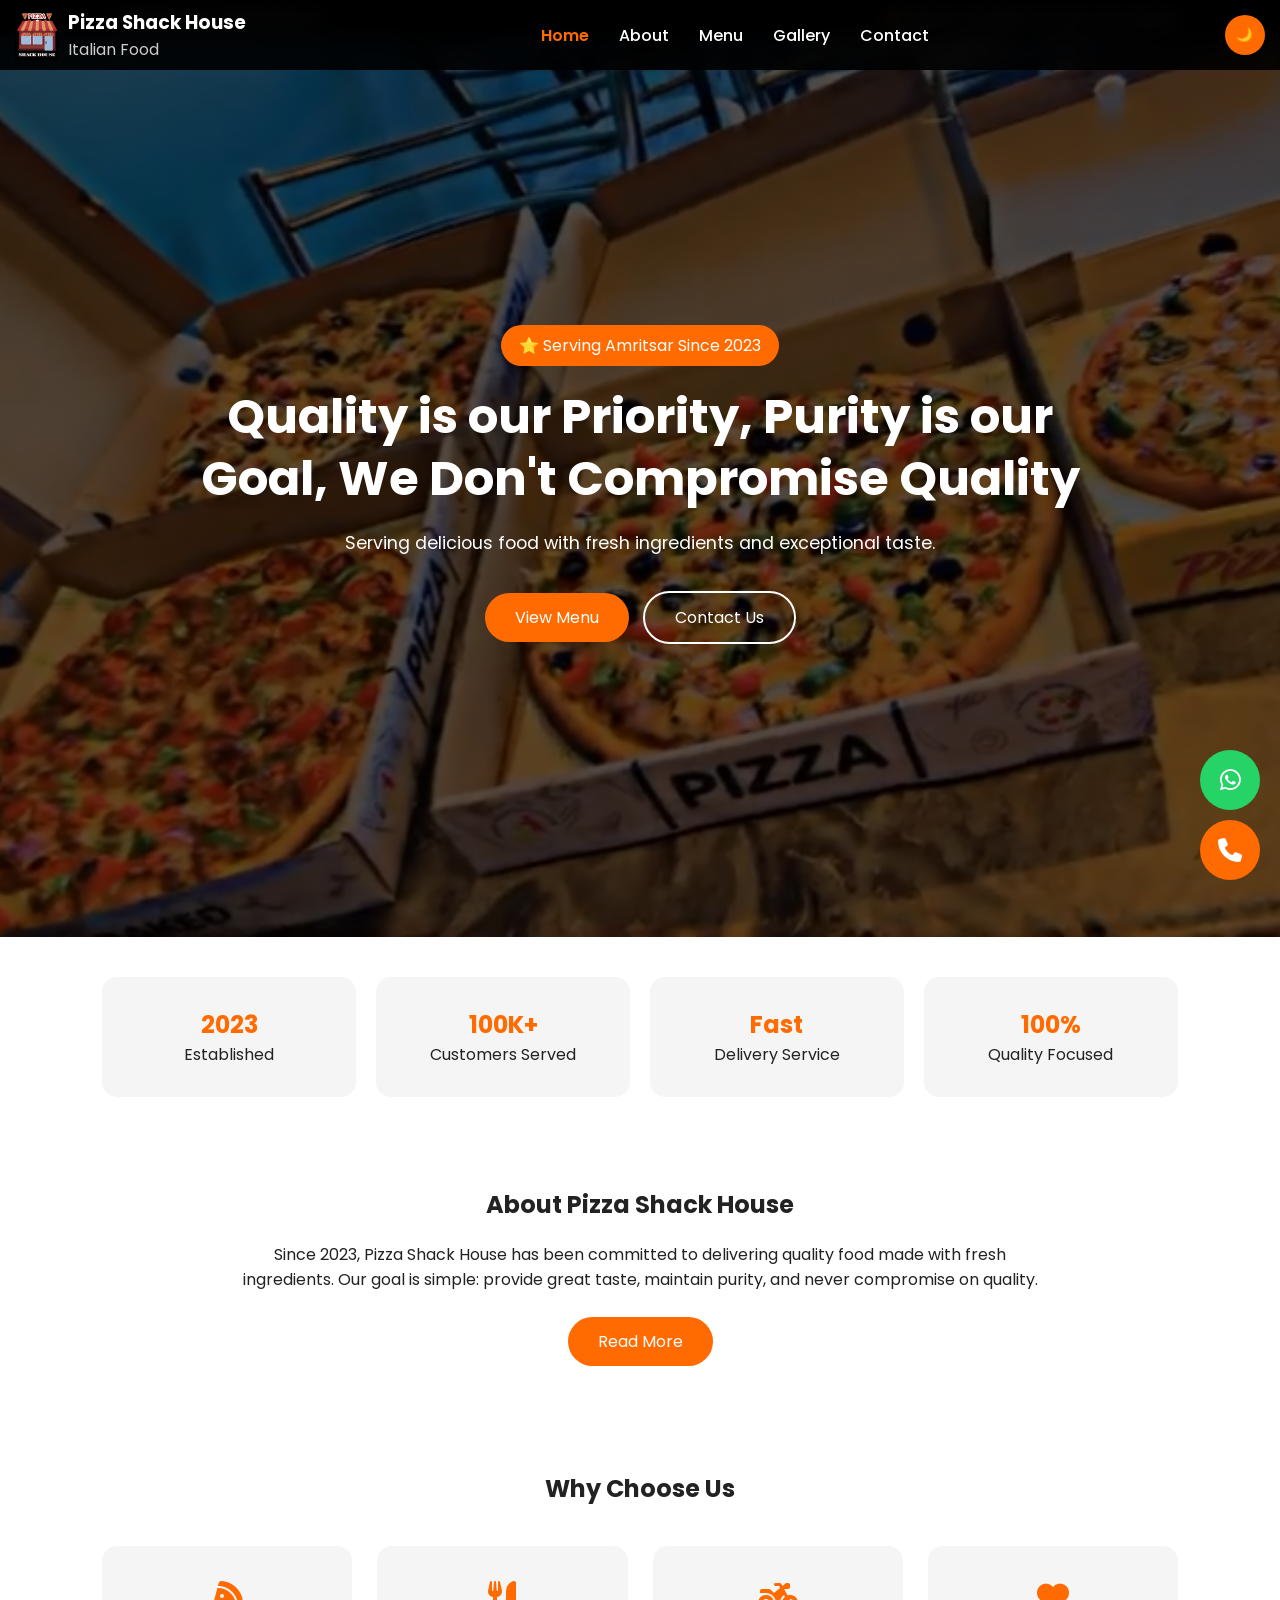
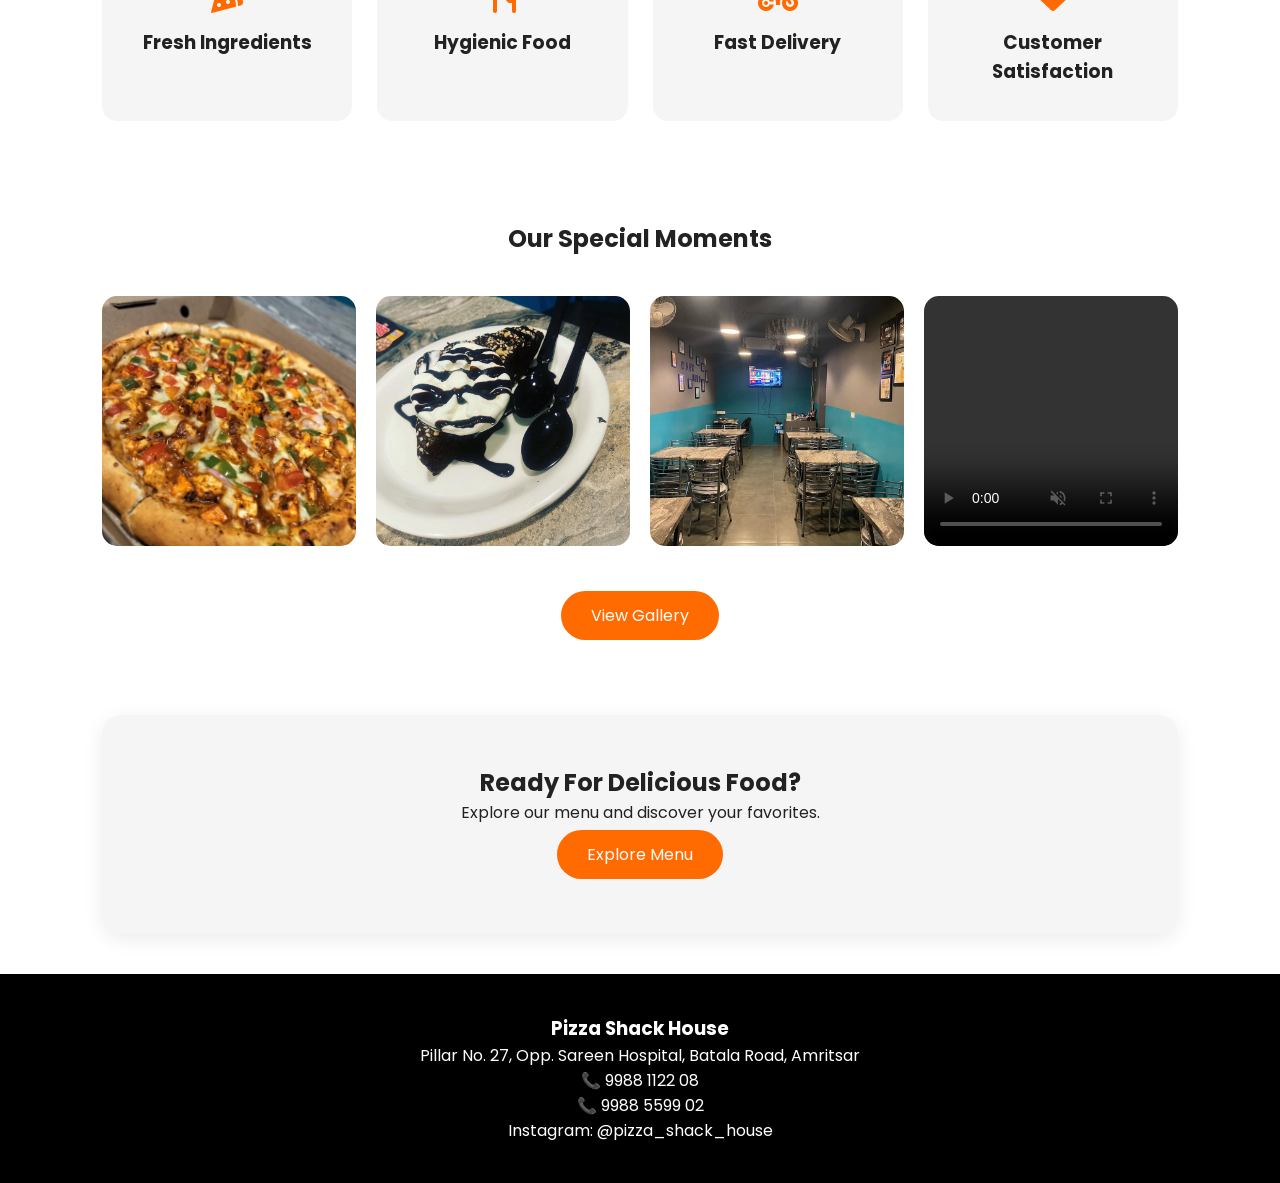
==== index.html @ 3083d3df "Add files via upload" ====
<!doctype html>
<html lang="en">
  <head>
    <meta charset="UTF-8" />
    <meta name="viewport" content="width=device-width, initial-scale=1.0" />
    <meta name="description"
content="Pizza Shack House is a family-owned pizza restaurant in Amritsar, serving fresh dough pizzas, signature cheese burst pizzas, and quality food since 2023.">
    <title><title>Pizza Shack House | Best Cheese Burst Pizza in Amritsar | Home</title></title>

    <link rel="stylesheet" href="style.css" />
    <link
      rel="stylesheet"
      href="https://cdnjs.cloudflare.com/ajax/libs/font-awesome/6.5.1/css/all.min.css"
    />
  </head>

  <body>
    <!-- Top Bar -->
    <div class="top-bar">
      <p>📞 9988 1122 08 | 9988 5599 02</p>
      <p>🚚 Delivery Available (2-3 km T&C Apply)</p>
    </div>

    <!-- Navbar -->
    <header>
      <nav class="navbar">
        <div class="logo">
          <img src="images/logo.png" alt="Logo" />

          <div class="logo-text">
            <h3>Pizza Shack House</h3>
            <span>Italian Food</span>
          </div>
        </div>

        <ul class="nav-links">
          <li><a href="index.html" class="active">Home</a></li>
          <li><a href="about.html">About</a></li>
          <li><a href="menu.html">Menu</a></li>
          <li><a href="gallery.html">Gallery</a></li>
          <li><a href="contact.html">Contact</a></li>
        </ul>


        <button id="theme-toggle">🌙</button>
        <button class="menu-toggle">
                <i class="fas fa-bars"></i>
            </button>
      </nav>
    </header>

    <!-- Hero Section -->
    <section class="hero">
      <div class="hero-content">
        <span class="badge"> ⭐ Serving Amritsar Since 2023 </span>

        <h1>
          Quality is our Priority, Purity is our Goal, We Don't Compromise
          Quality
        </h1>

        <p>
          Serving delicious food with fresh ingredients and exceptional taste.
        </p>

        <div class="hero-buttons">
          <a href="menu.html" class="btn"> View Menu </a>

          <a href="contact.html" class="btn secondary"> Contact Us </a>
        </div>
      </div>
    </section>

    <!-- Statistics -->
    <section class="stats">
      <div class="stat-box">
        <h2>2023</h2>
        <p>Established</p>
      </div>

      <div class="stat-box">
        <h2>100K+</h2>
        <p>Customers Served</p>
      </div>

      <div class="stat-box">
        <h2>Fast</h2>
        <p>Delivery Service</p>
      </div>

      <div class="stat-box">
        <h2>100%</h2>
        <p>Quality Focused</p>
      </div>
    </section>

    <!-- About Preview -->
    <section class="about-preview">
      <h2>About Pizza Shack House</h2>

      <p>
        Since 2023, Pizza Shack House has been committed to delivering quality
        food made with fresh ingredients. Our goal is simple: provide great
        taste, maintain purity, and never compromise on quality.
      </p>

      <a href="about.html" class="btn"> Read More </a>
    </section>

    <!-- Why Choose Us -->
    <section class="features">
      <h2>Why Choose Us</h2>

      <div class="feature-grid">
        <div class="feature-card">
          <i class="fa-solid fa-pizza-slice"></i>
          <h3>Fresh Ingredients</h3>
        </div>

        <div class="feature-card">
          <i class="fa-solid fa-utensils"></i>
          <h3>Hygienic Food</h3>
        </div>

        <div class="feature-card">
          <i class="fa-solid fa-motorcycle"></i>
          <h3>Fast Delivery</h3>
        </div>

        <div class="feature-card">
          <i class="fa-solid fa-heart"></i>
          <h3>Customer Satisfaction</h3>
        </div>
      </div>
    </section>

    <!-- Gallery Preview -->
    <section class="gallery-preview">
      <h2>Our Special Moments</h2>

      <div class="gallery-grid">
        <img src="images/gallery1.jpg" alt="" />
        <img src="images/gallery2.jpg" alt="" />
        <img src="images/gallery3.jpg" alt="" />
        <video controls muted>
          <source src="videos/cafe-video.mp4" type="video/mp4" />
        </video>
      </div>

      <a href="gallery.html" class="btn"> View Gallery </a>
    </section>

    <!-- Call to Action-->
    <section class="cta">
      <h2>Ready For Delicious Food?</h2>

      <p>Explore our menu and discover your favorites.</p>

      <a href="menu.html" class="btn"> Explore Menu </a>
    </section>

    <!-- Footer -->
    <footer>
      <h3>Pizza Shack House</h3>

      <p>Pillar No. 27, Opp. Sareen Hospital, Batala Road, Amritsar</p>

      <p>📞 9988 1122 08</p>
      <p>📞 9988 5599 02</p>

      <p>Instagram: @pizza_shack_house</p>
    </footer>

    <!-- Floating Buttons -->

    <a href="https://wa.me/919988559902" class="whatsapp-btn" target="_blank">
      <i class="fa-brands fa-whatsapp"></i>
    </a>

    <a href="tel:+919988559902" class="call-btn">
      <i class="fa-solid fa-phone"></i>
    </a>

    <script src="script.js"></script>
  </body>
</html>
---- style.css ----
/* Google Font */
@import url('https://fonts.googleapis.com/css2?family=Poppins:wght@300;400;500;600;700&display=swap');

:root{
    --primary:#ff6b00;
    --secondary:#ff4500;
    --bg:#ffffff;
    --text:#222;
    --card:#f5f5f5;
}

.dark-mode{
    --bg:#111;
    --text:#fff;
    --card:#1b1b1b;
}

*{
    margin:0;
    padding:0;
    box-sizing:border-box;
    font-family:'Poppins',sans-serif;
}

html{
    scroll-behavior:smooth;
}

body{
    background:var(--bg);
    color:var(--text);
    transition:.3s;
}

/* TOP BAR */

.top-bar{
    background:#000;
    color:#fff;
    display:flex;
    justify-content:space-between;
    padding:8px 8%;
    font-size:.9rem;
}

/* NAVBAR */

.navbar{
    position:fixed;
    top:0;
    left:0;
    width:100%;
    height:70px;
    background:rgba(0,0,0,.9);
    backdrop-filter:blur(10px);
    display:flex;
    justify-content:space-between;
    align-items:center;
    padding:0 15px;
    z-index:1000;
}

.logo{
    display:flex;
    align-items:center;
    gap:10px;
}

.logo img{
    height:50px;
}

.logo-text h3{
    color:white;
}

.logo-text span{
    color:white;
    opacity:.8;
}

.nav-links{
    display:flex;
    list-style:none;
    gap:30px;
}

.nav-links a{
    color:#fff;
    text-decoration:none;
    font-weight:500;
}

.nav-links a:hover{
    color:var(--primary);
}

#theme-toggle{
    border:none;
    background:var(--primary);
    color:white;
    width:40px;
    height:40px;
    border-radius:50%;
    cursor:pointer;
}

.menu-toggle{
    display:none;
    font-size:1.5rem;
    background:none;
    border:none;
    color:white;
    cursor:pointer;
}

/* HERO */

.hero{
    min-height:100vh;
    background:
    linear-gradient(rgba(0,0,0,.6),
    rgba(0,0,0,.6)),
    url("images/hero.jpg");

    background-size:cover;
    background-position:center;

    display:flex;
    align-items:center;
    justify-content:center;

    text-align:center;
    color:#fff;
    padding:100px 20px;
}

.hero-content{
    max-width:900px;
}

.badge{
    background:var(--primary);
    padding:8px 18px;
    border-radius:30px;
    display:inline-block;
    margin-bottom:20px;
}

.hero h1{
    font-size:3rem;
    margin-bottom:20px;
    line-height:1.3;
}

.hero p{
    font-size:1.1rem;
    margin-bottom:30px;
}

/* BUTTONS */

.btn{
    display:inline-block;
    padding:12px 30px;
    background:var(--primary);
    color:white;
    text-decoration:none;
    border-radius:30px;
    margin:5px;
    transition:.3s;
}

.btn:hover{
    transform:translateY(-3px);
}

.secondary{
    background:transparent;
    border:2px solid white;
}

/* STATS */

.stats{
    display:grid;
    grid-template-columns:repeat(auto-fit,minmax(220px,1fr));
    gap:20px;
    padding: 40px 8%;
}

.stat-box{
    background:var(--card);
    padding:30px;
    border-radius:15px;
    text-align:center;
}

.stat-box h2{
    color:var(--primary);
}

/* ABOUT */

.about-preview,
.features,
.gallery-preview,
.cta{
    padding:50px 8%;
    text-align:center;
}

.about-preview p{
    max-width:800px;
    margin:20px auto;
}

/* FEATURES */

.feature-grid{
    display:grid;
    grid-template-columns:repeat(auto-fit,minmax(220px,1fr));
    gap:25px;
    margin-top:40px;
}

.feature-card{
    background:var(--card);
    padding:35px;
    border-radius:15px;
}

.feature-card i{
    font-size:2rem;
    color:var(--primary);
    margin-bottom:15px;
}

/* GALLERY */

.gallery-grid{
    display:grid;
    grid-template-columns:repeat(auto-fit,minmax(250px,1fr));
    gap:20px;
    margin:40px 0;
}

.gallery-grid img{
    width:100%;
    height:250px;
    object-fit:cover;
    border-radius:15px;
}

.gallery-grid video{
    width:100%;
    height:250px;
    object-fit:cover;
    border-radius:15px;
}

/* CTA */

.cta{
    background: var(--card);
    color: var(--text);
    border-radius: 20px;
    margin: 20px 8% 40px;
    box-shadow: 0 5px 20px rgba(0,0,0,0.08);
}

/* FOOTER */

footer{
    background:#000;
    color:white;
    text-align:center;
    padding:40px 20px;
}

/* FLOATING BUTTONS */

.whatsapp-btn,
.call-btn{
    position:fixed;
    right:20px;
    width:60px;
    height:60px;
    border-radius:50%;
    display:flex;
    justify-content:center;
    align-items:center;
    color:white;
    text-decoration:none;
    font-size:1.5rem;
    z-index:1000;
}

.whatsapp-btn{
    bottom:90px;
    background:#25D366;
}

.call-btn{
    bottom:20px;
    background:#ff6b00;
}


button,
a,
.theme-toggle,
.call-btn,
.whatsapp-btn{
    cursor:pointer;
}

/* MOBILE */

@media(max-width:768px){

    .top-bar{
        flex-direction:column;
        text-align:center;
        gap:5px;
    }

    .navbar{
        padding:0 20px;
    }

    .nav-links{
        display:none;
    }

    .hero h1{
        font-size:2rem;
    }

    .hero p{
        font-size:1rem;
    }

    .menu-toggle{
        display:block;
    }

    .nav-links{
        display:none;
        position:absolute;
        top:70px;
        right:15px;
        width:180px;
        background:var(--card);
         color: white;
        border-radius:12px;
        box-shadow:0 5px 20px rgba(0,0,0,.15);
        flex-direction:column;
        padding:12px;
        gap:10px;
        z-index:1000;
    }

    .nav-links.active{
        display:flex;
    }

    .nav-links a{
        color:var(--text);
    }

    .nav-links a:hover{
        background:rgba(255,107,0,.1);
    }

    .about-grid{
        grid-template-columns:1fr;
    }
}




/* About Page  */
.page-hero{
    min-height:40vh;
    display:flex;
    justify-content:center;
    align-items:center;
    text-align:center;
    padding:120px 20px 60px;
    background:var(--card);
}

.page-hero .hero-content{
    max-width:800px;
    margin:auto;
}
.about-grid{
    display:grid;
    grid-template-columns:1fr 1.2fr;
    gap:40px;
    align-items:center;
}

.about-image img{
    width:100%;
    border-radius:15px;
    object-fit:cover;
}

.about-story,
.special-section,
.mission-vision{
    padding:50px 8%;
}

.container{
    max-width:1000px;
    margin:auto;
}

.about-story p{
    margin:20px 0;
    line-height:1.8;
}

.mission-vision{
    display:grid;
    grid-template-columns:repeat(auto-fit,minmax(300px,1fr));
    gap:20px;
}

.mission-box,
.vision-box{
    background:var(--card);
    padding:30px;
    border-radius:15px;
}

.feature-card img{
    width:25%;
    height:220px;
    object-fit:cover;
    border-radius:12px;
    margin-bottom:15px;
}

.feature-card,
.mission-box,
.vision-box,
.stat-box{
    transition:.3s ease;
}

.feature-card:hover,
.mission-box:hover,
.vision-box:hover,
.stat-box:hover{
    transform:translateY(-5px);
}

.nav-links a.active{
    color: var(--primary);
    font-weight: 600;
}
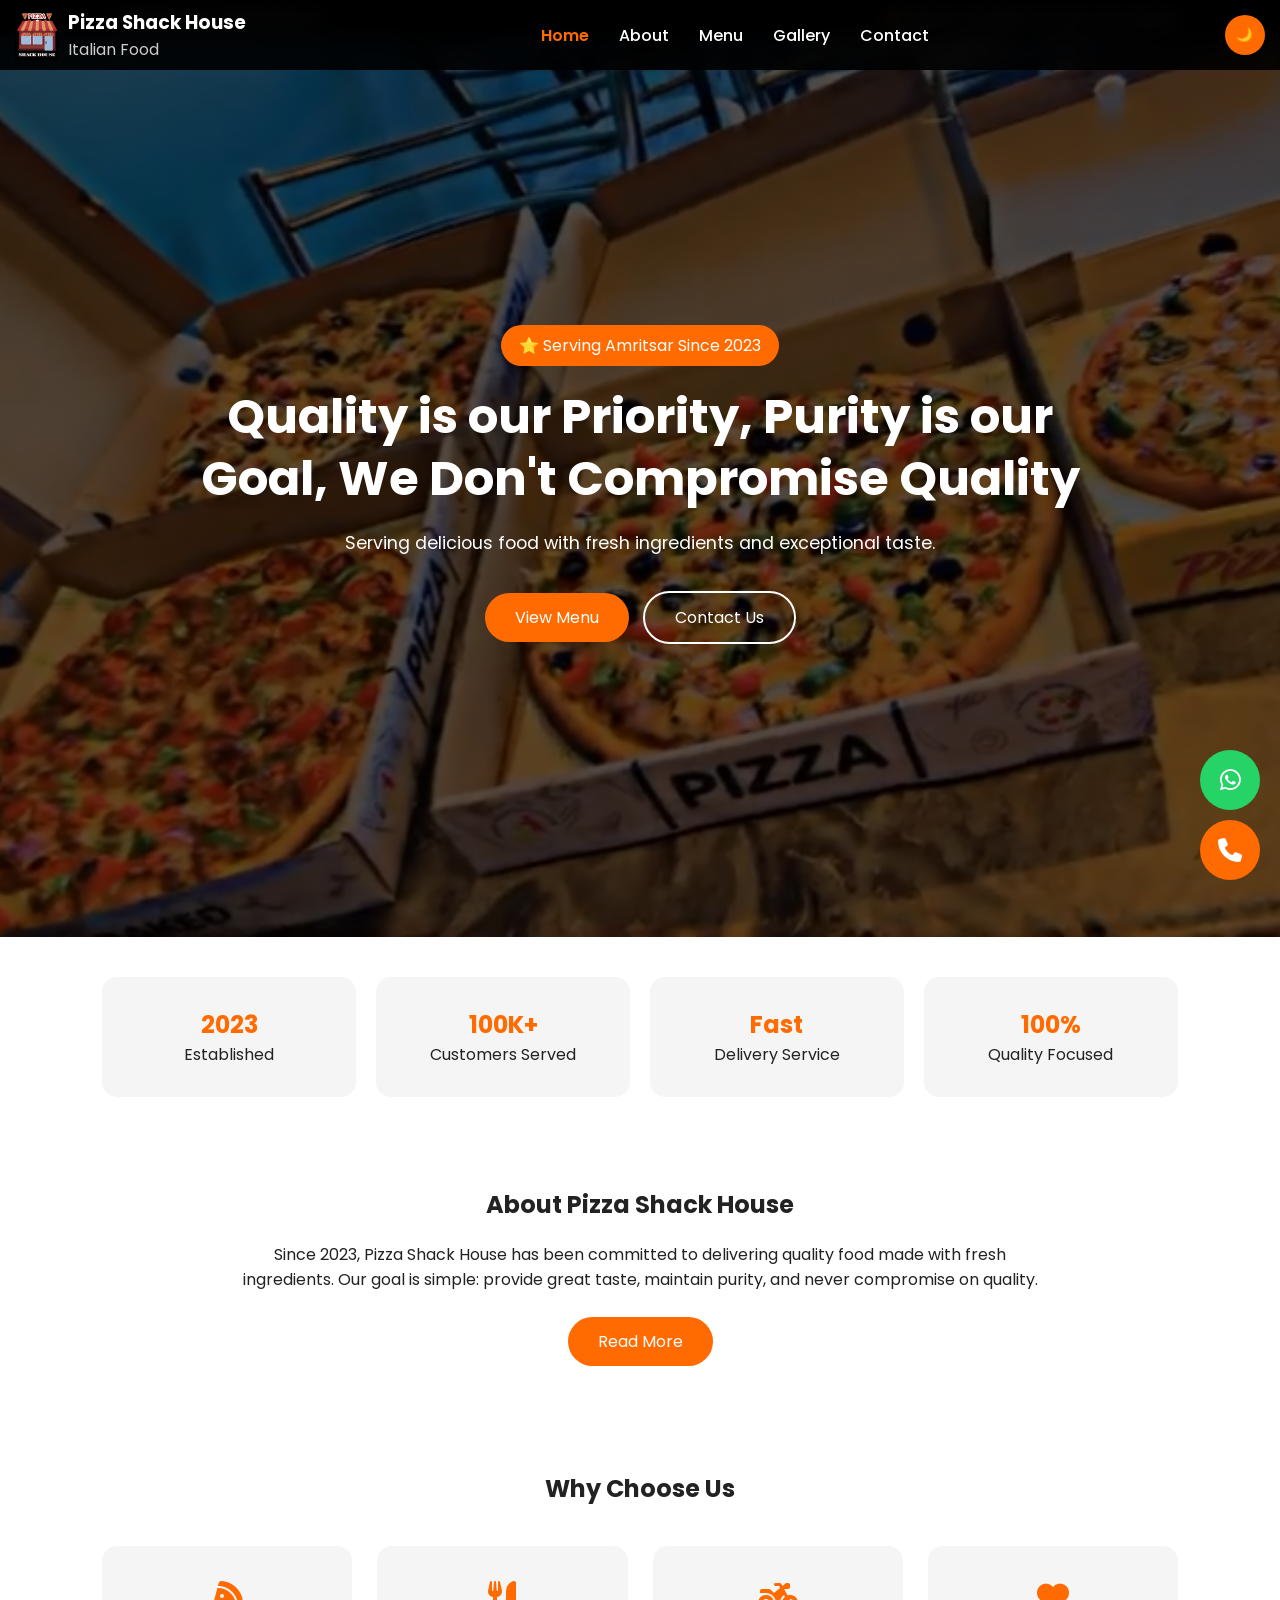
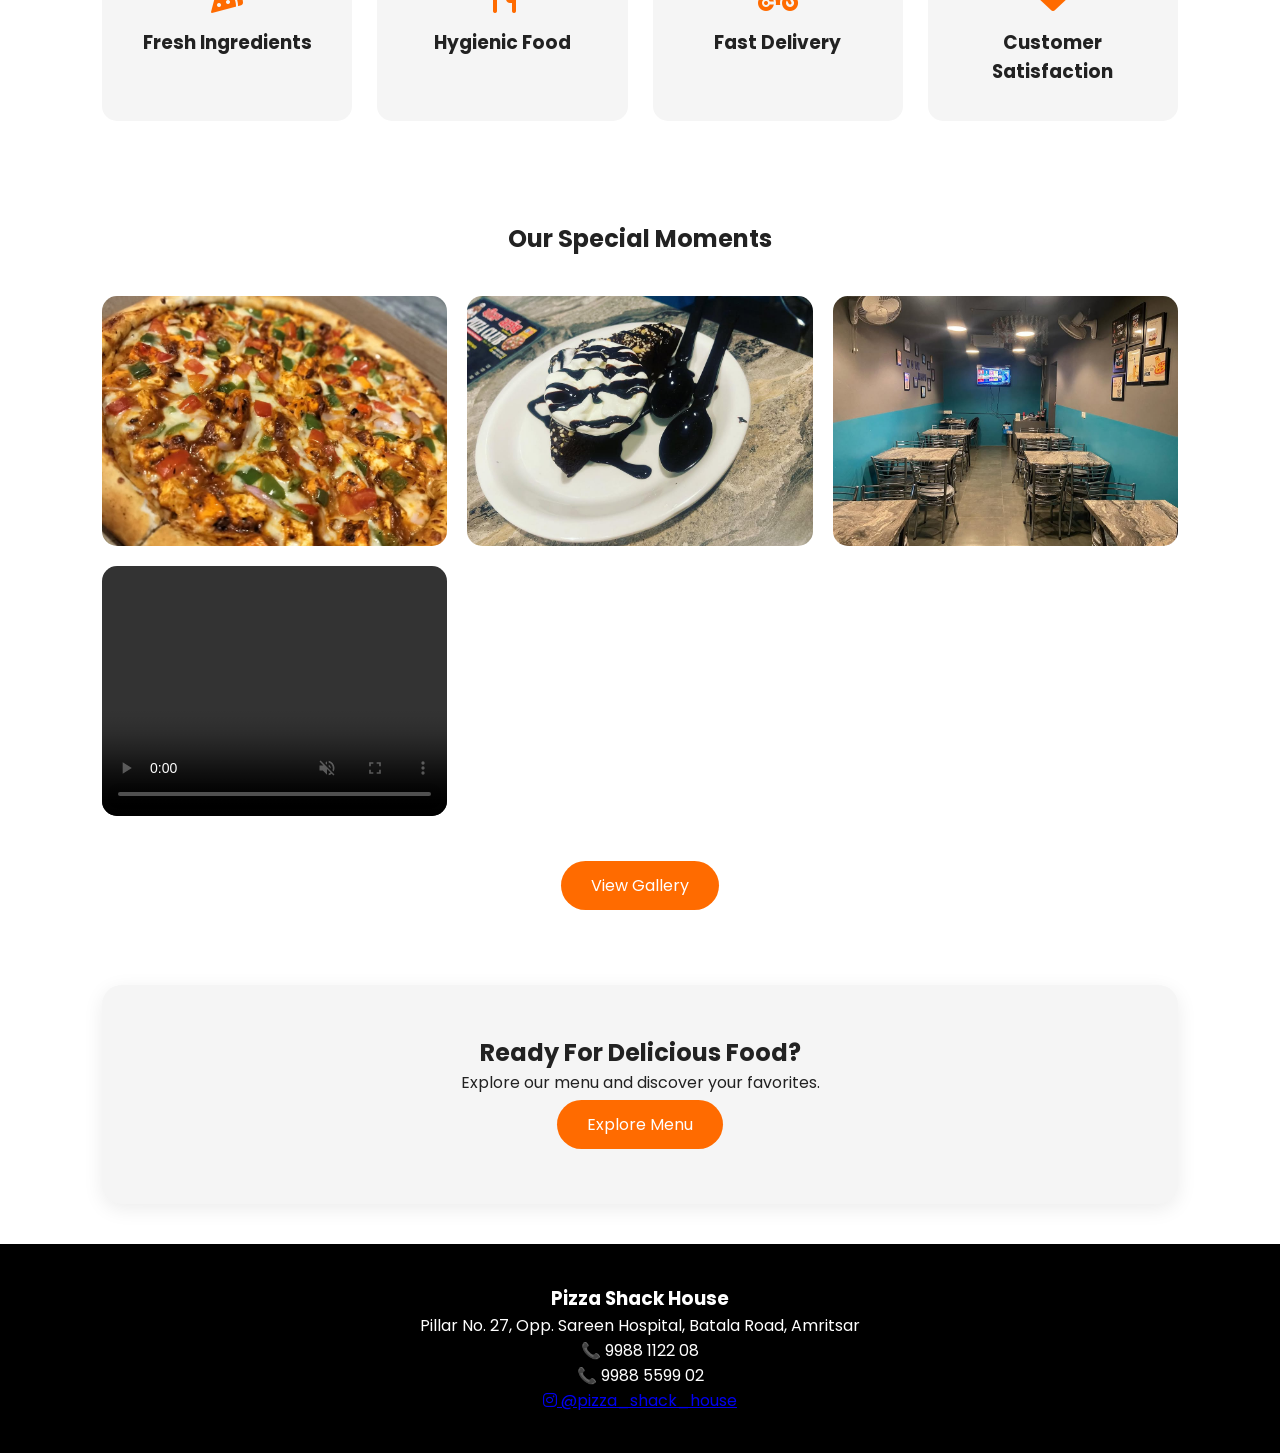
==== commit 7f20b16f: "Update index.html" ====
--- a/index.html
+++ b/index.html
@@ -168,7 +168,11 @@
       <p>📞 9988 1122 08</p>
       <p>📞 9988 5599 02</p>
 
-      <p>Instagram: @pizza_shack_house</p>
+      <p>
+    <a href="https://www.instagram.com/pizza_shack_house/" target="_blank">
+        <i class="fa-brands fa-instagram"></i> @pizza_shack_house
+    </a>
+</p>
     </footer>
 
     <!-- Floating Buttons -->
--- a/style.css
+++ b/style.css
@@ -1,203 +1,203 @@
 /* Google Font */
 @import url('https://fonts.googleapis.com/css2?family=Poppins:wght@300;400;500;600;700&display=swap');
 
-:root{
-    --primary:#ff6b00;
-    --secondary:#ff4500;
-    --bg:#ffffff;
-    --text:#222;
-    --card:#f5f5f5;
-}
-
-.dark-mode{
-    --bg:#111;
-    --text:#fff;
-    --card:#1b1b1b;
-}
-
-*{
-    margin:0;
-    padding:0;
-    box-sizing:border-box;
-    font-family:'Poppins',sans-serif;
-}
-
-html{
-    scroll-behavior:smooth;
-}
-
-body{
-    background:var(--bg);
-    color:var(--text);
-    transition:.3s;
+:root {
+    --primary: #ff6b00;
+    --secondary: #ff4500;
+    --bg: #ffffff;
+    --text: #222;
+    --card: #f5f5f5;
+}
+
+.dark-mode {
+    --bg: #111;
+    --text: #fff;
+    --card: #1b1b1b;
+}
+
+* {
+    margin: 0;
+    padding: 0;
+    box-sizing: border-box;
+    font-family: 'Poppins', sans-serif;
+}
+
+html {
+    scroll-behavior: smooth;
+}
+
+body {
+    background: var(--bg);
+    color: var(--text);
+    transition: .3s;
 }
 
 /* TOP BAR */
 
-.top-bar{
-    background:#000;
-    color:#fff;
-    display:flex;
-    justify-content:space-between;
-    padding:8px 8%;
-    font-size:.9rem;
+.top-bar {
+    background: #000;
+    color: #fff;
+    display: flex;
+    justify-content: space-between;
+    padding: 8px 8%;
+    font-size: .9rem;
 }
 
 /* NAVBAR */
 
-.navbar{
-    position:fixed;
-    top:0;
-    left:0;
-    width:100%;
-    height:70px;
-    background:rgba(0,0,0,.9);
-    backdrop-filter:blur(10px);
-    display:flex;
-    justify-content:space-between;
-    align-items:center;
-    padding:0 15px;
-    z-index:1000;
-}
-
-.logo{
-    display:flex;
-    align-items:center;
-    gap:10px;
-}
-
-.logo img{
-    height:50px;
-}
-
-.logo-text h3{
-    color:white;
-}
-
-.logo-text span{
-    color:white;
-    opacity:.8;
-}
-
-.nav-links{
-    display:flex;
-    list-style:none;
-    gap:30px;
-}
-
-.nav-links a{
-    color:#fff;
-    text-decoration:none;
-    font-weight:500;
-}
-
-.nav-links a:hover{
-    color:var(--primary);
-}
-
-#theme-toggle{
-    border:none;
-    background:var(--primary);
-    color:white;
-    width:40px;
-    height:40px;
-    border-radius:50%;
-    cursor:pointer;
-}
-
-.menu-toggle{
-    display:none;
-    font-size:1.5rem;
-    background:none;
-    border:none;
-    color:white;
-    cursor:pointer;
+.navbar {
+    position: fixed;
+    top: 0;
+    left: 0;
+    width: 100%;
+    height: 70px;
+    background: rgba(0, 0, 0, .9);
+    backdrop-filter: blur(10px);
+    display: flex;
+    justify-content: space-between;
+    align-items: center;
+    padding: 0 15px;
+    z-index: 1000;
+}
+
+.logo {
+    display: flex;
+    align-items: center;
+    gap: 10px;
+}
+
+.logo img {
+    height: 50px;
+}
+
+.logo-text h3 {
+    color: white;
+}
+
+.logo-text span {
+    color: white;
+    opacity: .8;
+}
+
+.nav-links {
+    display: flex;
+    list-style: none;
+    gap: 30px;
+}
+
+.nav-links a {
+    color: #fff;
+    text-decoration: none;
+    font-weight: 500;
+}
+
+.nav-links a:hover {
+    color: var(--primary);
+}
+
+#theme-toggle {
+    border: none;
+    background: var(--primary);
+    color: white;
+    width: 40px;
+    height: 40px;
+    border-radius: 50%;
+    cursor: pointer;
+}
+
+.menu-toggle {
+    display: none;
+    font-size: 1.5rem;
+    background: none;
+    border: none;
+    color: white;
+    cursor: pointer;
 }
 
 /* HERO */
 
-.hero{
-    min-height:100vh;
+.hero {
+    min-height: 100vh;
     background:
-    linear-gradient(rgba(0,0,0,.6),
-    rgba(0,0,0,.6)),
-    url("images/hero.jpg");
-
-    background-size:cover;
-    background-position:center;
-
-    display:flex;
-    align-items:center;
-    justify-content:center;
-
-    text-align:center;
-    color:#fff;
-    padding:100px 20px;
-}
-
-.hero-content{
-    max-width:900px;
-}
-
-.badge{
-    background:var(--primary);
-    padding:8px 18px;
-    border-radius:30px;
-    display:inline-block;
-    margin-bottom:20px;
-}
-
-.hero h1{
-    font-size:3rem;
-    margin-bottom:20px;
-    line-height:1.3;
-}
-
-.hero p{
-    font-size:1.1rem;
-    margin-bottom:30px;
+        linear-gradient(rgba(0, 0, 0, .6),
+            rgba(0, 0, 0, .6)),
+        url("images/hero.jpg");
+
+    background-size: cover;
+    background-position: center;
+
+    display: flex;
+    align-items: center;
+    justify-content: center;
+
+    text-align: center;
+    color: #fff;
+    padding: 100px 20px;
+}
+
+.hero-content {
+    max-width: 900px;
+}
+
+.badge {
+    background: var(--primary);
+    padding: 8px 18px;
+    border-radius: 30px;
+    display: inline-block;
+    margin-bottom: 20px;
+}
+
+.hero h1 {
+    font-size: 3rem;
+    margin-bottom: 20px;
+    line-height: 1.3;
+}
+
+.hero p {
+    font-size: 1.1rem;
+    margin-bottom: 30px;
 }
 
 /* BUTTONS */
 
-.btn{
-    display:inline-block;
-    padding:12px 30px;
-    background:var(--primary);
-    color:white;
-    text-decoration:none;
-    border-radius:30px;
-    margin:5px;
-    transition:.3s;
-}
-
-.btn:hover{
-    transform:translateY(-3px);
-}
-
-.secondary{
-    background:transparent;
-    border:2px solid white;
+.btn {
+    display: inline-block;
+    padding: 12px 30px;
+    background: var(--primary);
+    color: white;
+    text-decoration: none;
+    border-radius: 30px;
+    margin: 5px;
+    transition: .3s;
+}
+
+.btn:hover {
+    transform: translateY(-3px);
+}
+
+.secondary {
+    background: transparent;
+    border: 2px solid white;
 }
 
 /* STATS */
 
-.stats{
-    display:grid;
-    grid-template-columns:repeat(auto-fit,minmax(220px,1fr));
-    gap:20px;
+.stats {
+    display: grid;
+    grid-template-columns: repeat(auto-fit, minmax(220px, 1fr));
+    gap: 20px;
     padding: 40px 8%;
 }
 
-.stat-box{
-    background:var(--card);
-    padding:30px;
-    border-radius:15px;
-    text-align:center;
-}
-
-.stat-box h2{
-    color:var(--primary);
+.stat-box {
+    background: var(--card);
+    padding: 30px;
+    border-radius: 15px;
+    text-align: center;
+}
+
+.stat-box h2 {
+    color: var(--primary);
 }
 
 /* ABOUT */
@@ -205,105 +205,105 @@
 .about-preview,
 .features,
 .gallery-preview,
-.cta{
-    padding:50px 8%;
-    text-align:center;
-}
-
-.about-preview p{
-    max-width:800px;
-    margin:20px auto;
+.cta {
+    padding: 50px 8%;
+    text-align: center;
+}
+
+.about-preview p {
+    max-width: 800px;
+    margin: 20px auto;
 }
 
 /* FEATURES */
 
-.feature-grid{
-    display:grid;
-    grid-template-columns:repeat(auto-fit,minmax(220px,1fr));
-    gap:25px;
-    margin-top:40px;
-}
-
-.feature-card{
-    background:var(--card);
-    padding:35px;
-    border-radius:15px;
-}
-
-.feature-card i{
-    font-size:2rem;
-    color:var(--primary);
-    margin-bottom:15px;
+.feature-grid {
+    display: grid;
+    grid-template-columns: repeat(auto-fit, minmax(220px, 1fr));
+    gap: 25px;
+    margin-top: 40px;
+}
+
+.feature-card {
+    background: var(--card);
+    padding: 35px;
+    border-radius: 15px;
+}
+
+.feature-card i {
+    font-size: 2rem;
+    color: var(--primary);
+    margin-bottom: 15px;
 }
 
 /* GALLERY */
 
-.gallery-grid{
-    display:grid;
-    grid-template-columns:repeat(auto-fit,minmax(250px,1fr));
-    gap:20px;
-    margin:40px 0;
-}
-
-.gallery-grid img{
-    width:100%;
-    height:250px;
-    object-fit:cover;
-    border-radius:15px;
-}
-
-.gallery-grid video{
-    width:100%;
-    height:250px;
-    object-fit:cover;
-    border-radius:15px;
+.gallery-grid {
+    display: grid;
+    grid-template-columns: repeat(auto-fit, minmax(250px, 1fr));
+    gap: 20px;
+    margin: 40px 0;
+}
+
+.gallery-grid img {
+    width: 100%;
+    height: 250px;
+    object-fit: cover;
+    border-radius: 15px;
+}
+
+.gallery-grid video {
+    width: 100%;
+    height: 250px;
+    object-fit: cover;
+    border-radius: 15px;
 }
 
 /* CTA */
 
-.cta{
+.cta {
     background: var(--card);
     color: var(--text);
     border-radius: 20px;
     margin: 20px 8% 40px;
-    box-shadow: 0 5px 20px rgba(0,0,0,0.08);
+    box-shadow: 0 5px 20px rgba(0, 0, 0, 0.08);
 }
 
 /* FOOTER */
 
-footer{
-    background:#000;
-    color:white;
-    text-align:center;
-    padding:40px 20px;
+footer {
+    background: #000;
+    color: white;
+    text-align: center;
+    padding: 40px 20px;
 }
 
 /* FLOATING BUTTONS */
 
 .whatsapp-btn,
-.call-btn{
-    position:fixed;
-    right:20px;
-    width:60px;
-    height:60px;
-    border-radius:50%;
-    display:flex;
-    justify-content:center;
-    align-items:center;
-    color:white;
-    text-decoration:none;
-    font-size:1.5rem;
-    z-index:1000;
-}
-
-.whatsapp-btn{
-    bottom:90px;
-    background:#25D366;
-}
-
-.call-btn{
-    bottom:20px;
-    background:#ff6b00;
+.call-btn {
+    position: fixed;
+    right: 20px;
+    width: 60px;
+    height: 60px;
+    border-radius: 50%;
+    display: flex;
+    justify-content: center;
+    align-items: center;
+    color: white;
+    text-decoration: none;
+    font-size: 1.5rem;
+    z-index: 1000;
+}
+
+.whatsapp-btn {
+    bottom: 90px;
+    background: #25D366;
+}
+
+.call-btn {
+    bottom: 20px;
+    background: #ff6b00;
 }
 
 
@@ -311,70 +311,70 @@
 a,
 .theme-toggle,
 .call-btn,
-.whatsapp-btn{
-    cursor:pointer;
+.whatsapp-btn {
+    cursor: pointer;
 }
 
 /* MOBILE */
 
-@media(max-width:768px){
-
-    .top-bar{
-        flex-direction:column;
-        text-align:center;
-        gap:5px;
-    }
-
-    .navbar{
-        padding:0 20px;
-    }
-
-    .nav-links{
-        display:none;
-    }
-
-    .hero h1{
-        font-size:2rem;
-    }
-
-    .hero p{
-        font-size:1rem;
-    }
-
-    .menu-toggle{
-        display:block;
-    }
-
-    .nav-links{
-        display:none;
-        position:absolute;
-        top:70px;
-        right:15px;
-        width:180px;
-        background:var(--card);
-         color: white;
-        border-radius:12px;
-        box-shadow:0 5px 20px rgba(0,0,0,.15);
-        flex-direction:column;
-        padding:12px;
-        gap:10px;
-        z-index:1000;
-    }
-
-    .nav-links.active{
-        display:flex;
-    }
-
-    .nav-links a{
-        color:var(--text);
-    }
-
-    .nav-links a:hover{
-        background:rgba(255,107,0,.1);
-    }
-
-    .about-grid{
-        grid-template-columns:1fr;
+@media(max-width:768px) {
+
+    .top-bar {
+        flex-direction: column;
+        text-align: center;
+        gap: 5px;
+    }
+
+    .navbar {
+        padding: 0 20px;
+    }
+
+    .nav-links {
+        display: none;
+    }
+
+    .hero h1 {
+        font-size: 2rem;
+    }
+
+    .hero p {
+        font-size: 1rem;
+    }
+
+    .menu-toggle {
+        display: block;
+    }
+
+    .nav-links {
+        display: none;
+        position: absolute;
+        top: 70px;
+        right: 15px;
+        width: 180px;
+        background: var(--card);
+        color: white;
+        border-radius: 12px;
+        box-shadow: 0 5px 20px rgba(0, 0, 0, .15);
+        flex-direction: column;
+        padding: 12px;
+        gap: 10px;
+        z-index: 1000;
+    }
+
+    .nav-links.active {
+        display: flex;
+    }
+
+    .nav-links a {
+        color: var(--text);
+    }
+
+    .nav-links a:hover {
+        background: rgba(255, 107, 0, .1);
+    }
+
+    .about-grid {
+        grid-template-columns: 1fr;
     }
 }
 
@@ -382,6 +382,7 @@
 
 
 /* About Page  */
+
 .page-hero{
     min-height:40vh;
     display:flex;
@@ -396,6 +397,20 @@
     max-width:800px;
     margin:auto;
 }
+
+/* ABOUT STORY */
+
+.about-story,
+.special-section,
+.mission-vision{
+    padding:50px 8%;
+}
+
+.container{
+    max-width:1000px;
+    margin:auto;
+}
+
 .about-grid{
     display:grid;
     grid-template-columns:1fr 1.2fr;
@@ -405,25 +420,41 @@
 
 .about-image img{
     width:100%;
+    max-width:100%;
+    height:auto;
+    display:block;
     border-radius:15px;
-    object-fit:cover;
-}
-
-.about-story,
-.special-section,
-.mission-vision{
-    padding:50px 8%;
-}
-
-.container{
-    max-width:1000px;
-    margin:auto;
 }
 
 .about-story p{
     margin:20px 0;
     line-height:1.8;
 }
+
+/* FEATURES */
+.about-feature-card{
+    background:var(--card);
+    padding:20px;
+    border-radius:15px;
+    overflow:hidden;
+    transition:.3s ease;
+}
+
+.about-feature-card img{
+    width:100%;
+    max-width:280px;
+    height:220px;
+    object-fit:cover;
+    border-radius:12px;
+    display:block;
+    margin-bottom:15px;
+}
+
+.about-feature-card:hover{
+    transform:translateY(-5px);
+}
+
+/* MISSION & VISION */
 
 .mission-vision{
     display:grid;
@@ -436,31 +467,129 @@
     background:var(--card);
     padding:30px;
     border-radius:15px;
-}
-
-.feature-card img{
-    width:25%;
-    height:220px;
-    object-fit:cover;
-    border-radius:12px;
-    margin-bottom:15px;
-}
-
-.feature-card,
-.mission-box,
-.vision-box,
+    transition:.3s ease;
+}
+
+.mission-box:hover,
+.vision-box:hover{
+    transform:translateY(-5px);
+}
+
+/* STATS */
+
 .stat-box{
     transition:.3s ease;
 }
 
-.feature-card:hover,
-.mission-box:hover,
-.vision-box:hover,
 .stat-box:hover{
     transform:translateY(-5px);
 }
 
+/* ACTIVE NAV LINK */
+
 .nav-links a.active{
-    color: var(--primary);
-    font-weight: 600;
-}+    color:var(--primary);
+    font-weight:600;
+}
+
+/* MOBILE */
+
+@media(max-width:768px){
+
+    .about-grid{
+        grid-template-columns:1fr;
+    }
+
+    .feature-card img{
+        max-width:100%;
+        height:180px;
+    }
+
+}
+
+
+/* gallery page */
+.gallery-page{
+    padding:120px 8% 60px;
+}
+
+.gallery-header{
+    text-align:center;
+    margin-bottom:40px;
+}
+
+.gallery-header h1{
+    margin-bottom:10px;
+}
+
+.gallery-header p{
+    max-width:700px;
+    margin:auto;
+    line-height:1.8;
+}
+
+.gallery-grid{
+    display:grid;
+    grid-template-columns:repeat(auto-fit,minmax(280px,1fr));
+    gap:20px;
+}
+
+.gallery-item{
+    overflow:hidden;
+    border-radius:15px;
+    background:var(--card);
+}
+
+.gallery-item img{
+    width:100%;
+    height:280px;
+    object-fit:cover;
+    display:block;
+    transition:.4s ease;
+    cursor:pointer;
+}
+
+.gallery-item:hover img{
+    transform:scale(1.08);
+}
+
+.hidden{
+    display:none;
+}
+
+.load-more{
+    display:block;
+    margin:40px auto 0;
+    padding:12px 28px;
+    border:none;
+    border-radius:50px;
+    background:var(--primary);
+    color:#fff;
+    font-size:1rem;
+    cursor:pointer;
+    transition:.3s;
+}
+
+.load-more:hover{
+    opacity:.9;
+    transform:translateY(-2px);
+}
+
+@media(max-width:768px){
+
+    .gallery-page{
+        padding:100px 5% 50px;
+    }
+
+    .gallery-grid{
+        grid-template-columns:repeat(2,1fr);
+        gap:12px;
+    }
+
+    .gallery-item img{
+        height:160px;
+    }
+
+}
+
+
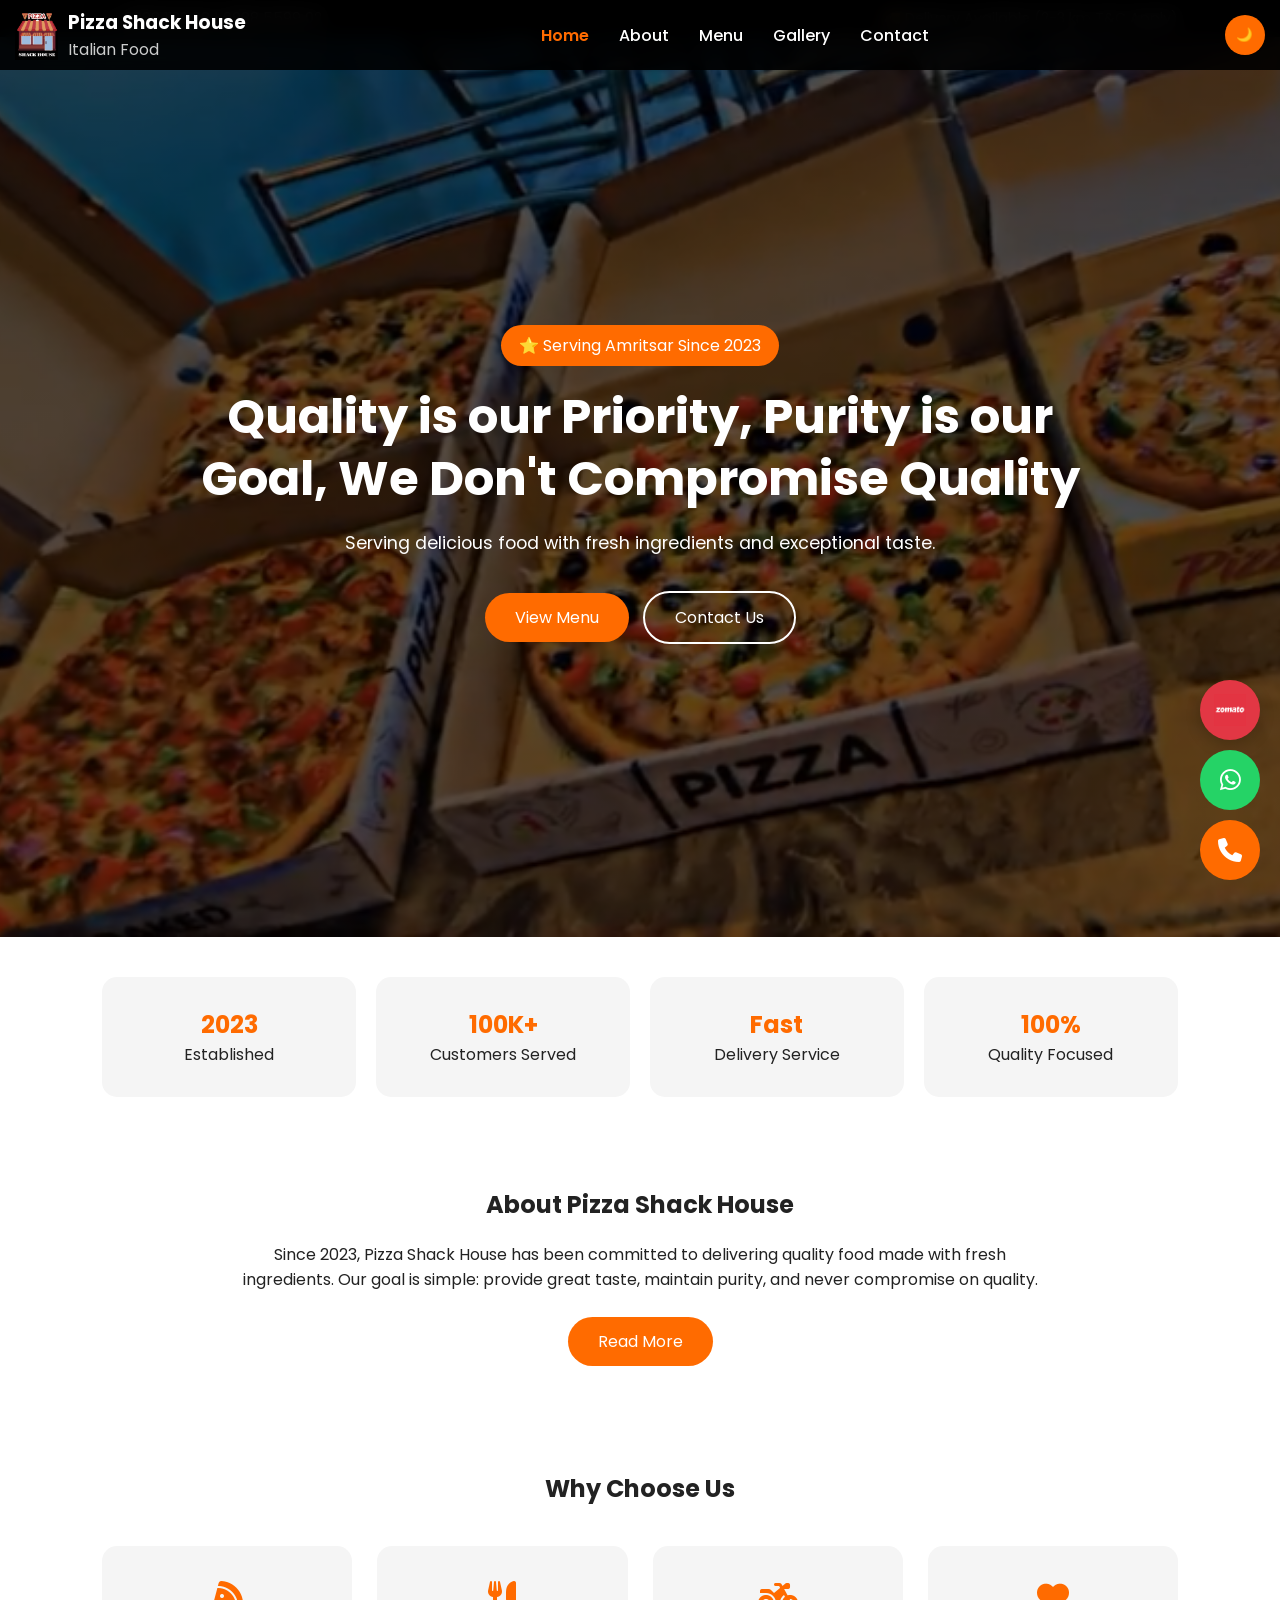
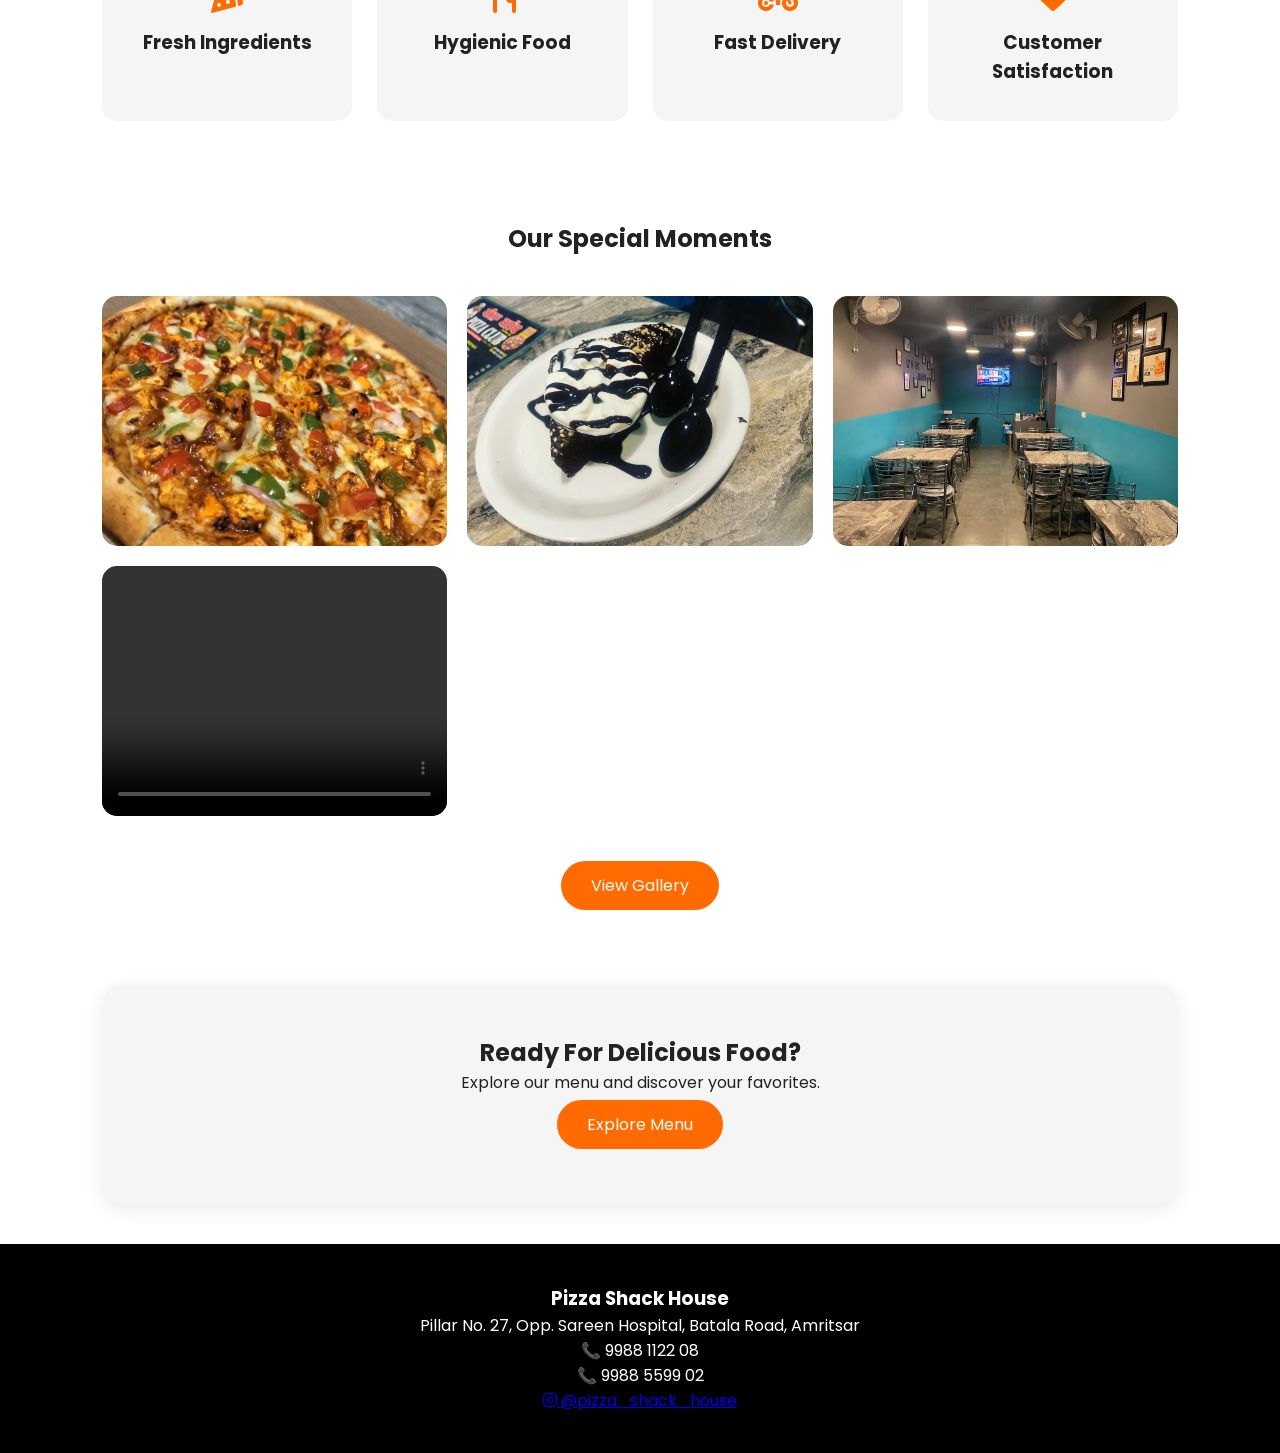
==== commit b50faf3e: "Update index.html" ====
--- a/index.html
+++ b/index.html
@@ -167,8 +167,7 @@
 
       <p>📞 9988 1122 08</p>
       <p>📞 9988 5599 02</p>
-
-      <p>
+     <p>
     <a href="https://www.instagram.com/pizza_shack_house/" target="_blank">
         <i class="fa-brands fa-instagram"></i> @pizza_shack_house
     </a>
@@ -176,6 +175,12 @@
     </footer>
 
     <!-- Floating Buttons -->
+
+    <a href="https://zomato.onelink.me/xqzv/d2l5acdh"
+   class="zomato-btn"
+   target="_blank">
+    <img src="images/zomato.png" alt="Zomato">
+</a>
 
     <a href="https://wa.me/919988559902" class="whatsapp-btn" target="_blank">
       <i class="fa-brands fa-whatsapp"></i>
@@ -188,3 +193,4 @@
     <script src="script.js"></script>
   </body>
 </html>
+
--- a/style.css
+++ b/style.css
@@ -593,3 +593,153 @@
 }
 
 
+
+
+/* CONTACT PAGE */
+
+.contact-section{
+    padding:50px 8%;
+}
+
+.contact-grid{
+    display:grid;
+    grid-template-columns:repeat(auto-fit,minmax(250px,1fr));
+    gap:20px;
+}
+
+.contact-card{
+    background:var(--card);
+    padding:30px;
+    border-radius:15px;
+    text-align:center;
+    transition:.3s;
+}
+
+.contact-card:hover{
+    transform:translateY(-5px);
+}
+
+.contact-card i{
+    font-size:2rem;
+    color:var(--primary);
+    margin-bottom:15px;
+}
+
+.contact-card a{
+    color:var(--primary);
+    text-decoration:none;
+}
+
+.business-hours{
+    padding:50px 8%;
+    text-align:center;
+}
+
+.hours-box{
+    max-width:400px;
+    margin:auto;
+    background:var(--card);
+    padding:30px;
+    border-radius:15px;
+}
+
+.map-section{
+    padding:50px 8%;
+    text-align:center;
+}
+
+.map-section h2{
+    margin-bottom:25px;
+}
+
+.map-section iframe{
+    border-radius:15px;
+}
+
+
+@media(max-width:768px){
+
+    .contact-grid{
+        grid-template-columns:repeat(2,1fr);
+        gap:12px;
+    }
+
+    .contact-card{
+        padding:20px 15px;
+    }
+
+    .contact-card i{
+        font-size:1.5rem;
+        margin-bottom:10px;
+    }
+
+    .contact-card h3{
+        font-size:1rem;
+    }
+
+    .contact-card p,
+    .contact-card a{
+        font-size:.85rem;
+    }
+
+    .map-section iframe{
+        height:300px;
+    }
+
+}
+
+
+
+
+/* ZOMATO BUTTON */
+
+.zomato-btn{
+    position:fixed;
+    right:20px;
+    bottom:160px;
+    width:60px;
+    height:60px;
+    border-radius:50%;
+    background:#e23744;
+    display:flex;
+    justify-content:center;
+    align-items:center;
+    text-decoration:none;
+    z-index:1000;
+    box-shadow:0 5px 15px rgba(0,0,0,.2);
+    transition:.3s;
+}
+
+.zomato-btn:hover{
+    transform:scale(1.1);
+}
+
+.zomato-btn img{
+    width:32px;
+    height:32px;
+    object-fit:contain;
+}
+
+/* MOBILE */
+
+@media(max-width:768px){
+
+    .zomato-btn,
+    .whatsapp-btn,
+    .call-btn{
+        width:55px;
+        height:55px;
+    }
+
+    .zomato-btn{
+        bottom:150px;
+    }
+
+    .whatsapp-btn{
+        bottom:85px;
+    }
+
+    .call-btn{
+        bottom:20px;
+    }
+}
